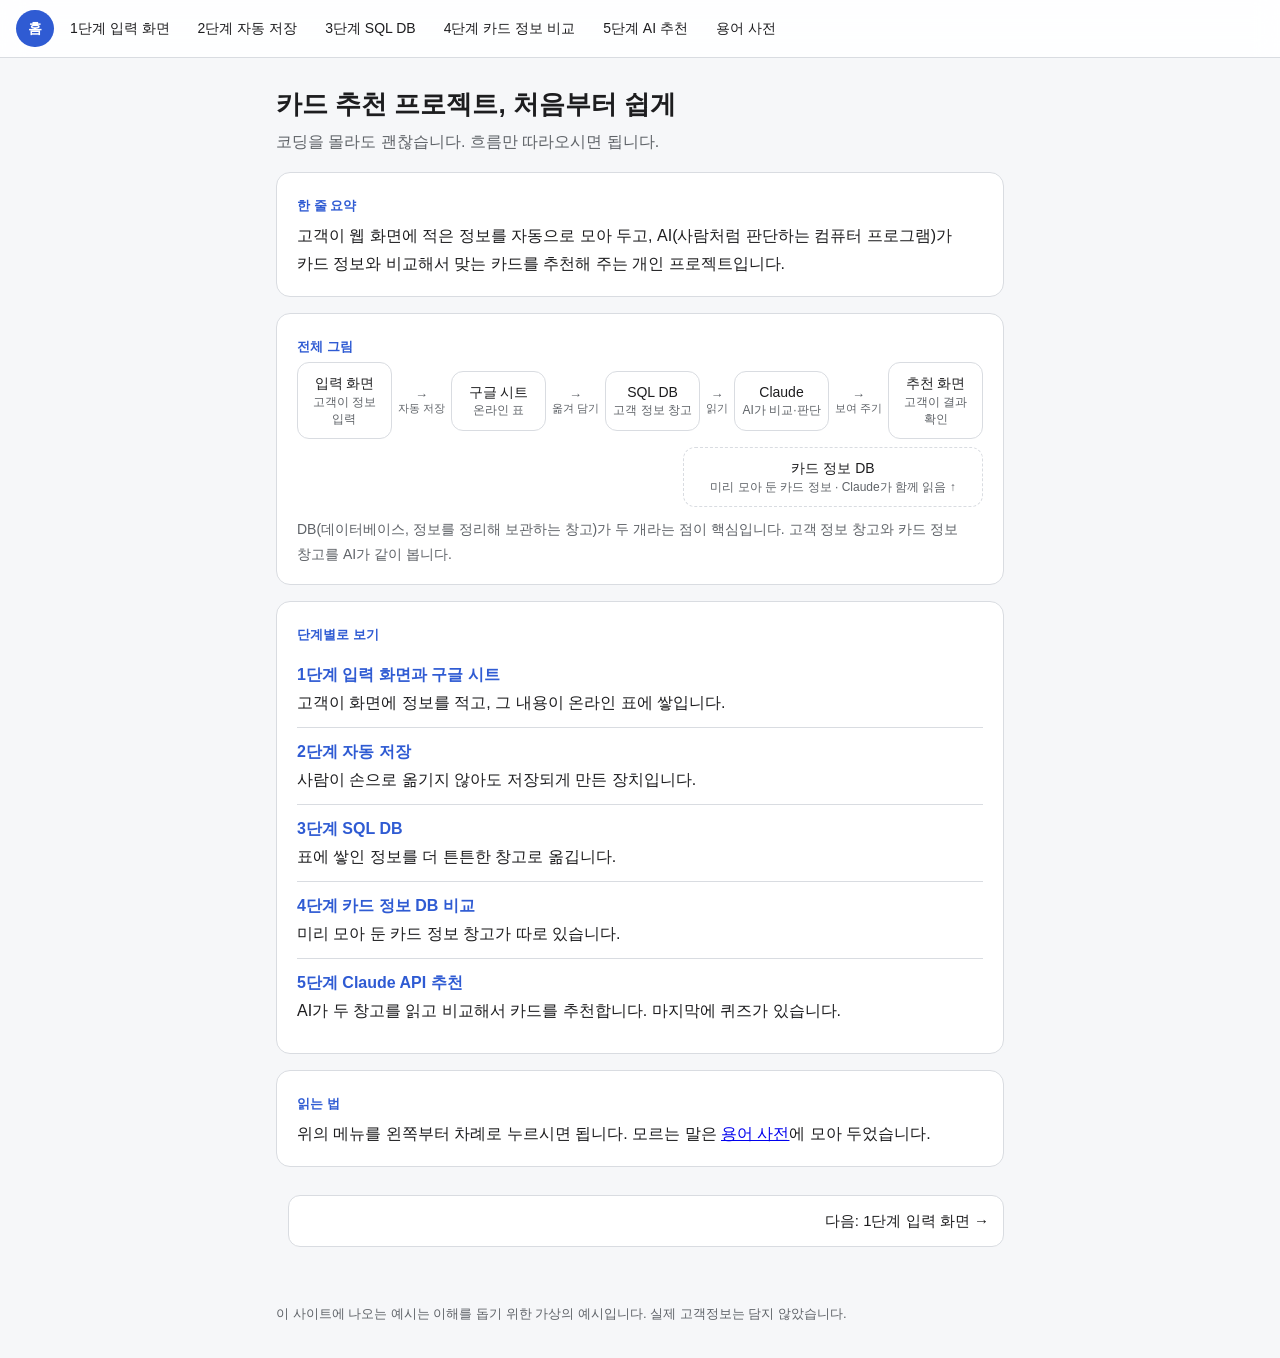
==== index.html @ 4d58bd75 "비전공자용 카드 추천 프로젝트 학습 사이트 첫 판 Co-Authored-By: Claude Opus 5.5 <noreply@anthropic.com> Claude-Session: " ====
<!doctype html>
<html lang="ko">
<head>
  <meta charset="utf-8">
  <meta name="viewport" content="width=device-width, initial-scale=1">
  <title>카드 추천 프로젝트 쉽게 보기</title>
  <link rel="stylesheet" href="style.css">
</head>
<body>
  <nav class="topnav">
    <a href="index.html" aria-current="page">홈</a>
    <a href="step1.html">1단계 입력 화면</a>
    <a href="step2.html">2단계 자동 저장</a>
    <a href="step3.html">3단계 SQL DB</a>
    <a href="step4.html">4단계 카드 정보 비교</a>
    <a href="step5.html">5단계 AI 추천</a>
    <a href="glossary.html">용어 사전</a>
  </nav>

  <main>
    <h1>카드 추천 프로젝트, 처음부터 쉽게</h1>
    <p class="lead">코딩을 몰라도 괜찮습니다. 흐름만 따라오시면 됩니다.</p>

    <div class="box">
      <span class="label">한 줄 요약</span>
      <p>고객이 웹 화면에 적은 정보를 자동으로 모아 두고, AI(사람처럼 판단하는 컴퓨터 프로그램)가 카드 정보와 비교해서 맞는 카드를 추천해 주는 개인 프로젝트입니다.</p>
    </div>

    <div class="box">
      <span class="label">전체 그림</span>
      <div class="flow">
        <div class="node">입력 화면<small>고객이 정보 입력</small></div>
        <div class="arrow">→<span>자동 저장</span></div>
        <div class="node">구글 시트<small>온라인 표</small></div>
        <div class="arrow">→<span>옮겨 담기</span></div>
        <div class="node">SQL DB<small>고객 정보 창고</small></div>
        <div class="arrow">→<span>읽기</span></div>
        <div class="node">Claude<small>AI가 비교·판단</small></div>
        <div class="arrow">→<span>보여 주기</span></div>
        <div class="node">추천 화면<small>고객이 결과 확인</small></div>
      </div>
      <div class="branch">
        <div class="node">카드 정보 DB<small>미리 모아 둔 카드 정보 · Claude가 함께 읽음 ↑</small></div>
      </div>
      <p class="note" style="margin-top:10px">DB(데이터베이스, 정보를 정리해 보관하는 창고)가 두 개라는 점이 핵심입니다. 고객 정보 창고와 카드 정보 창고를 AI가 같이 봅니다.</p>
    </div>

    <div class="box">
      <span class="label">단계별로 보기</span>
      <ul class="steps">
        <li><a href="step1.html">1단계 입력 화면과 구글 시트</a><br>고객이 화면에 정보를 적고, 그 내용이 온라인 표에 쌓입니다.</li>
        <li><a href="step2.html">2단계 자동 저장</a><br>사람이 손으로 옮기지 않아도 저장되게 만든 장치입니다.</li>
        <li><a href="step3.html">3단계 SQL DB</a><br>표에 쌓인 정보를 더 튼튼한 창고로 옮깁니다.</li>
        <li><a href="step4.html">4단계 카드 정보 DB 비교</a><br>미리 모아 둔 카드 정보 창고가 따로 있습니다.</li>
        <li><a href="step5.html">5단계 Claude API 추천</a><br>AI가 두 창고를 읽고 비교해서 카드를 추천합니다. 마지막에 퀴즈가 있습니다.</li>
      </ul>
    </div>

    <div class="box">
      <span class="label">읽는 법</span>
      <p>위의 메뉴를 왼쪽부터 차례로 누르시면 됩니다. 모르는 말은 <a href="glossary.html">용어 사전</a>에 모아 두었습니다.</p>
    </div>

    <div class="pager">
      <span></span>
      <a href="step1.html">다음: 1단계 입력 화면 →</a>
    </div>
  </main>

  <footer>이 사이트에 나오는 예시는 이해를 돕기 위한 가상의 예시입니다. 실제 고객정보는 담지 않았습니다.</footer>
</body>
</html>
---- style.css ----
:root {
  --bg: #f6f7f9;
  --card: #ffffff;
  --text: #1d1d1f;
  --muted: #5f6368;
  --line: #d9dce1;
  --accent: #2f5bd3;
  --accent-soft: #e9eefc;
}

* { box-sizing: border-box; }

body {
  margin: 0;
  font-family: -apple-system, BlinkMacSystemFont, "Apple SD Gothic Neo", "Malgun Gothic", sans-serif;
  background: var(--bg);
  color: var(--text);
  line-height: 1.75;
  word-break: keep-all;
}

/* 상단 메뉴 */
.topnav {
  position: sticky;
  top: 0;
  z-index: 10;
  display: flex;
  gap: 4px;
  overflow-x: auto;
  padding: 10px 16px;
  background: rgba(255, 255, 255, 0.88);
  backdrop-filter: blur(12px);
  -webkit-backdrop-filter: blur(12px);
  border-bottom: 1px solid var(--line);
}
.topnav a {
  white-space: nowrap;
  padding: 6px 12px;
  border-radius: 999px;
  color: var(--text);
  text-decoration: none;
  font-size: 14px;
}
.topnav a:hover { background: var(--accent-soft); }
.topnav a[aria-current="page"] {
  background: var(--accent);
  color: #fff;
  font-weight: 700;
}

main {
  max-width: 760px;
  margin: 0 auto;
  padding: 28px 16px 56px;
}

h1 { font-size: 26px; line-height: 1.4; margin: 0 0 6px; }
h2 { font-size: 18px; margin: 0 0 8px; }
.lead { color: var(--muted); margin: 0 0 8px; }

.box {
  background: var(--card);
  border: 1px solid var(--line);
  border-radius: 14px;
  padding: 18px 20px;
  margin: 16px 0;
}
.box p { margin: 0; }
.box p + p { margin-top: 6px; }

.label {
  display: inline-block;
  font-size: 13px;
  font-weight: 700;
  color: var(--accent);
  margin-bottom: 4px;
}

.note {
  font-size: 14px;
  color: var(--muted);
}

/* 흐름도 */
.flow {
  display: flex;
  align-items: center;
  gap: 6px;
}
.node {
  flex: 1 1 0;
  min-width: 0;
  text-align: center;
  padding: 10px 6px;
  border: 1.5px solid var(--line);
  border-radius: 12px;
  background: #fff;
  font-size: 14px;
  line-height: 1.45;
}
.node small {
  display: block;
  color: var(--muted);
  font-size: 12px;
}
.node.now {
  border: 3px solid var(--accent);
  background: var(--accent-soft);
  font-weight: 700;
}
.node.now::before {
  content: "▼ 지금 여기";
  display: block;
  font-size: 12px;
  color: var(--accent);
}
.arrow {
  flex: 0 0 auto;
  color: var(--muted);
  font-weight: 700;
  text-align: center;
  font-size: 13px;
  line-height: 1.2;
}
.arrow span { display: block; font-size: 11px; font-weight: 400; }

/* 홈 흐름도의 곁가지(카드 정보 DB) */
.branch {
  display: flex;
  justify-content: flex-end;
  margin-top: 8px;
}
.branch .node {
  flex: 0 1 300px;
  border-style: dashed;
}

/* 표 */
table {
  width: 100%;
  border-collapse: collapse;
  font-size: 15px;
}
th, td {
  text-align: left;
  vertical-align: top;
  padding: 10px 8px;
  border-bottom: 1px solid var(--line);
}
th { background: #f0f2f5; font-weight: 700; }
td:first-child { font-weight: 700; white-space: nowrap; }

/* 가상 예시 표 */
.sample { margin-top: 10px; }
.sample caption {
  text-align: left;
  font-size: 13px;
  color: var(--muted);
  padding-bottom: 4px;
}

/* 단계 목록 (홈) */
.steps { list-style: none; padding: 0; margin: 0; }
.steps li { padding: 10px 0; border-bottom: 1px solid var(--line); }
.steps li:last-child { border-bottom: none; }
.steps a { color: var(--accent); font-weight: 700; text-decoration: none; }

/* 이전/다음 */
.pager {
  display: flex;
  justify-content: space-between;
  gap: 12px;
  margin-top: 28px;
}
.pager a {
  flex: 1;
  padding: 12px 14px;
  border: 1px solid var(--line);
  border-radius: 12px;
  background: #fff;
  color: var(--text);
  text-decoration: none;
  font-size: 15px;
}
.pager a:last-child { text-align: right; }
.pager a:hover { border-color: var(--accent); }

/* 퀴즈 */
.quiz-q { margin-top: 18px; }
.quiz-q:first-of-type { margin-top: 0; }
.quiz-q p.q { font-weight: 700; margin-bottom: 8px; }
.choices { display: flex; flex-direction: column; gap: 6px; }
.choices button {
  text-align: left;
  font: inherit;
  color: var(--text);
  padding: 10px 12px;
  border: 1.5px solid var(--line);
  border-radius: 10px;
  background: #fff;
  cursor: pointer;
}
.choices button:hover { border-color: var(--accent); }
.choices button:disabled { cursor: default; }
.choices button.right { border: 3px solid var(--accent); font-weight: 700; }
.choices button.wrong { border-style: dashed; color: var(--muted); }
.feedback {
  display: none;
  margin-top: 8px;
  padding: 10px 12px;
  border-radius: 10px;
  background: var(--accent-soft);
  font-size: 15px;
}
.feedback.show { display: block; }

footer {
  max-width: 760px;
  margin: 0 auto;
  padding: 0 16px 32px;
  font-size: 13px;
  color: var(--muted);
}

/* 휴대폰: 흐름도를 세로로 */
@media (max-width: 600px) {
  h1 { font-size: 22px; }
  .flow { flex-direction: column; align-items: stretch; }
  .node { flex: none; }
  .arrow { font-size: 0; }
  .arrow::before { content: "↓"; display: block; font-size: 15px; }
  .arrow span { display: inline; font-size: 11px; }
  .branch { justify-content: stretch; }
  .branch .node { flex: 1; }
}
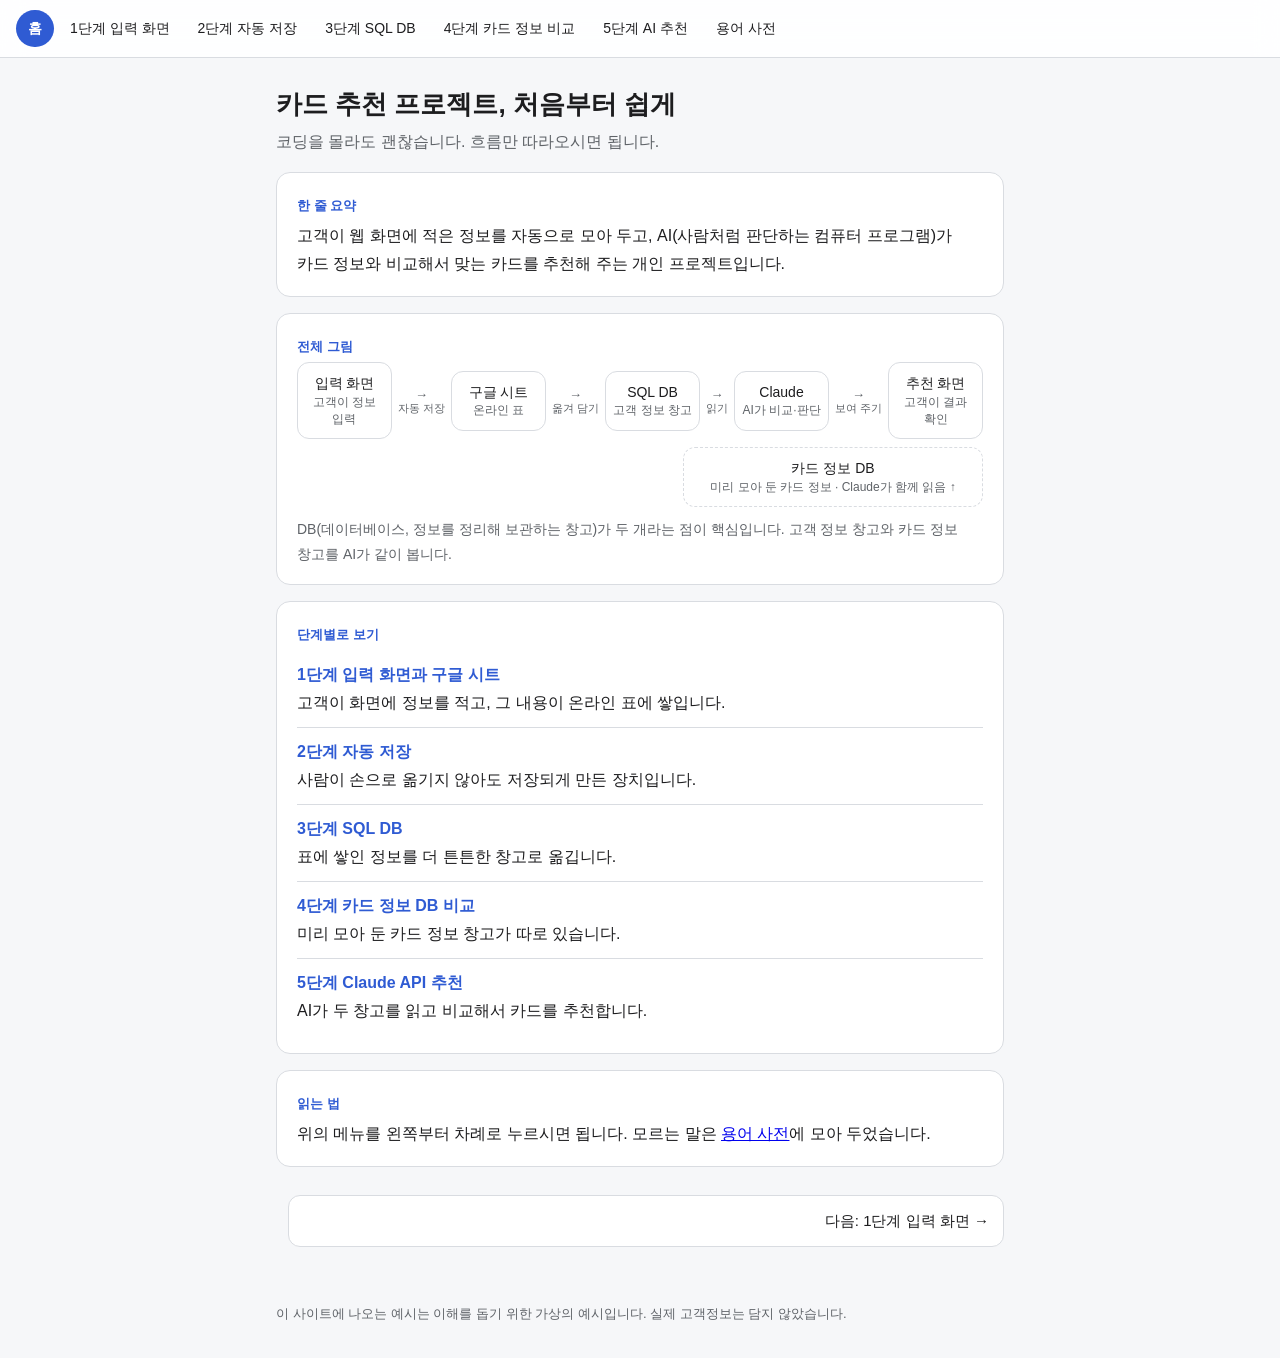
==== commit 7d711a76: "퀴즈 빼기 Co-Authored-By: Claude Opus 5.5 <noreply@anthropic.com> Claude-Session: https://claude.ai/code" ====
--- a/index.html
+++ b/index.html
@@ -52,7 +52,7 @@
         <li><a href="step2.html">2단계 자동 저장</a><br>사람이 손으로 옮기지 않아도 저장되게 만든 장치입니다.</li>
         <li><a href="step3.html">3단계 SQL DB</a><br>표에 쌓인 정보를 더 튼튼한 창고로 옮깁니다.</li>
         <li><a href="step4.html">4단계 카드 정보 DB 비교</a><br>미리 모아 둔 카드 정보 창고가 따로 있습니다.</li>
-        <li><a href="step5.html">5단계 Claude API 추천</a><br>AI가 두 창고를 읽고 비교해서 카드를 추천합니다. 마지막에 퀴즈가 있습니다.</li>
+        <li><a href="step5.html">5단계 Claude API 추천</a><br>AI가 두 창고를 읽고 비교해서 카드를 추천합니다.</li>
       </ul>
     </div>
 
--- a/style.css
+++ b/style.css
@@ -185,35 +185,6 @@
 .pager a:last-child { text-align: right; }
 .pager a:hover { border-color: var(--accent); }
 
-/* 퀴즈 */
-.quiz-q { margin-top: 18px; }
-.quiz-q:first-of-type { margin-top: 0; }
-.quiz-q p.q { font-weight: 700; margin-bottom: 8px; }
-.choices { display: flex; flex-direction: column; gap: 6px; }
-.choices button {
-  text-align: left;
-  font: inherit;
-  color: var(--text);
-  padding: 10px 12px;
-  border: 1.5px solid var(--line);
-  border-radius: 10px;
-  background: #fff;
-  cursor: pointer;
-}
-.choices button:hover { border-color: var(--accent); }
-.choices button:disabled { cursor: default; }
-.choices button.right { border: 3px solid var(--accent); font-weight: 700; }
-.choices button.wrong { border-style: dashed; color: var(--muted); }
-.feedback {
-  display: none;
-  margin-top: 8px;
-  padding: 10px 12px;
-  border-radius: 10px;
-  background: var(--accent-soft);
-  font-size: 15px;
-}
-.feedback.show { display: block; }
-
 footer {
   max-width: 760px;
   margin: 0 auto;
